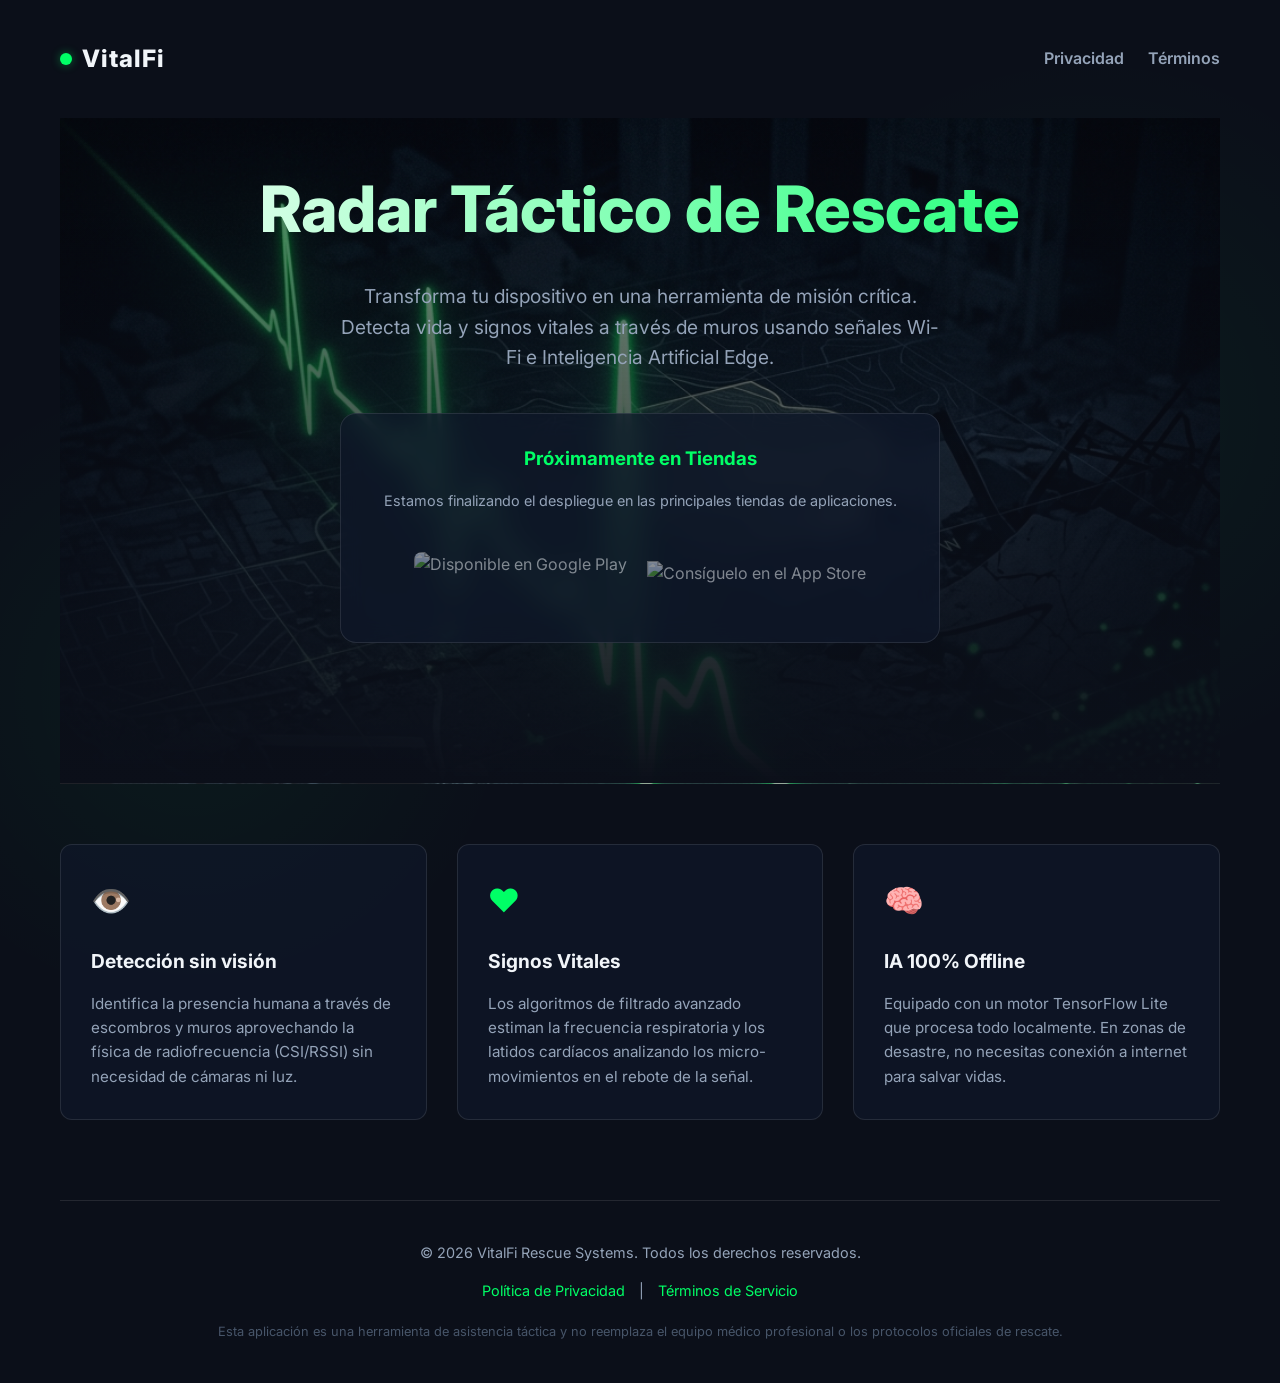
==== landing_page/index.html @ 075898b3 "Subo landing page de VitalFi" ====
<!DOCTYPE html>
<html lang="es">
<head>
    <meta charset="UTF-8">
    <meta name="viewport" content="width=device-width, initial-scale=1.0">
    <title>VitalFi - Radar de Rescate con IA</title>
    <meta name="description" content="VitalFi detecta signos vitales y movimiento humano a través de muros utilizando IA y señales Wi-Fi. Diseñado para equipos tácticos y de primera respuesta.">
    <link rel="stylesheet" href="css/style.css">
</head>
<body>
    <div class="container">
        <header>
            <div class="logo">
                <div class="logo-dot"></div>
                VitalFi
            </div>
            <nav>
                <a href="privacy.html">Privacidad</a>
                <a href="terms.html">Términos</a>
            </nav>
        </header>

        <section class="hero">
            <h1>Radar Táctico de Rescate</h1>
            <p>Transforma tu dispositivo en una herramienta de misión crítica. Detecta vida y signos vitales a través de muros usando señales Wi-Fi e Inteligencia Artificial Edge.</p>
            
            <div class="glass-panel" style="max-width: 600px; margin: 40px auto; padding: 30px;">
                <h3 style="margin-bottom: 15px; color: var(--accent-green);">Próximamente en Tiendas</h3>
                <p style="font-size: 0.9rem;">Estamos finalizando el despliegue en las principales tiendas de aplicaciones.</p>
                <div style="display: flex; gap: 20px; justify-content: center; margin-top: 20px;">
                    <img src="https://play.google.com/intl/en_us/badges/static/images/badges/es_badge_web_generic.png" alt="Disponible en Google Play" style="height: 60px; opacity: 0.5; cursor: not-allowed; border-radius: 8px;">
                    <img src="https://developer.apple.com/assets/elements/badges/download-on-the-app-store.svg" alt="Consíguelo en el App Store" style="height: 42px; margin-top: 9px; opacity: 0.5; cursor: not-allowed;">
                </div>
            </div>
        </section>

        <section class="features">
            <div class="feature-card">
                <div class="feature-icon">👁️</div>
                <h3>Detección sin visión</h3>
                <p>Identifica la presencia humana a través de escombros y muros aprovechando la física de radiofrecuencia (CSI/RSSI) sin necesidad de cámaras ni luz.</p>
            </div>
            <div class="feature-card">
                <div class="feature-icon">❤️</div>
                <h3>Signos Vitales</h3>
                <p>Los algoritmos de filtrado avanzado estiman la frecuencia respiratoria y los latidos cardíacos analizando los micro-movimientos en el rebote de la señal.</p>
            </div>
            <div class="feature-card">
                <div class="feature-icon">🧠</div>
                <h3>IA 100% Offline</h3>
                <p>Equipado con un motor TensorFlow Lite que procesa todo localmente. En zonas de desastre, no necesitas conexión a internet para salvar vidas.</p>
            </div>
        </section>

        <footer>
            <p>&copy; 2026 VitalFi Rescue Systems. Todos los derechos reservados.</p>
            <div style="margin-top: 15px;">
                <a href="privacy.html">Política de Privacidad</a> | 
                <a href="terms.html">Términos de Servicio</a>
            </div>
            <p style="margin-top: 20px; font-size: 0.8rem; color: #475569;">Esta aplicación es una herramienta de asistencia táctica y no reemplaza el equipo médico profesional o los protocolos oficiales de rescate.</p>
        </footer>
    </div>
</body>
</html>
---- landing_page/css/style.css ----
@import url('https://fonts.googleapis.com/css2?family=Inter:wght@300;400;600;800&family=Space+Mono&display=swap');

:root {
  --bg-dark: #0b0f19;
  --bg-panel: rgba(15, 23, 42, 0.7);
  --accent-green: #00ff66;
  --accent-green-glow: rgba(0, 255, 102, 0.4);
  --text-main: #f1f5f9;
  --text-muted: #94a3b8;
  --glass-border: rgba(255, 255, 255, 0.1);
}

* {
  margin: 0;
  padding: 0;
  box-sizing: border-box;
}

body {
  font-family: 'Inter', sans-serif;
  background-color: var(--bg-dark);
  color: var(--text-main);
  line-height: 1.6;
  background-image: 
    radial-gradient(circle at 15% 50%, rgba(0, 255, 102, 0.05), transparent 25%),
    radial-gradient(circle at 85% 30%, rgba(0, 255, 102, 0.05), transparent 25%);
}

.container {
  max-width: 1200px;
  margin: 0 auto;
  padding: 0 20px;
}

header {
  padding: 40px 0;
  display: flex;
  justify-content: space-between;
  align-items: center;
}

.logo {
  font-weight: 800;
  font-size: 1.5rem;
  letter-spacing: 1px;
  display: flex;
  align-items: center;
  gap: 10px;
}

.logo-dot {
  width: 12px;
  height: 12px;
  background-color: var(--accent-green);
  border-radius: 50%;
  box-shadow: 0 0 10px var(--accent-green-glow);
  animation: pulse 2s infinite;
}

nav a {
  color: var(--text-muted);
  text-decoration: none;
  margin-left: 20px;
  font-weight: 600;
  transition: color 0.3s ease;
}

nav a:hover {
  color: var(--accent-green);
}

.hero {
  padding: 40px 0 100px 0;
  text-align: center;
  background-image: 
    linear-gradient(to bottom, rgba(11, 15, 25, 0.4), rgba(11, 15, 25, 1)),
    url('../img/hero-bg.png');
  background-size: cover;
  background-position: center top;
  border-bottom: 1px solid var(--glass-border);
  margin-bottom: 40px;
}

.hero h1 {
  font-size: 4rem;
  font-weight: 800;
  margin-bottom: 20px;
  background: linear-gradient(to right, #fff, var(--accent-green));
  -webkit-background-clip: text;
  -webkit-text-fill-color: transparent;
}

.hero p {
  font-size: 1.2rem;
  color: var(--text-muted);
  max-width: 600px;
  margin: 0 auto 40px;
}

.cta-button {
  display: inline-block;
  padding: 15px 30px;
  background-color: transparent;
  color: var(--accent-green);
  border: 1px solid var(--accent-green);
  border-radius: 8px;
  font-weight: 600;
  text-decoration: none;
  text-transform: uppercase;
  letter-spacing: 1px;
  transition: all 0.3s ease;
  box-shadow: 0 0 15px rgba(0, 255, 102, 0.1);
}

.cta-button:hover {
  background-color: var(--accent-green);
  color: var(--bg-dark);
  box-shadow: 0 0 25px var(--accent-green-glow);
}

.glass-panel {
  background: var(--bg-panel);
  backdrop-filter: blur(12px);
  -webkit-backdrop-filter: blur(12px);
  border: 1px solid var(--glass-border);
  border-radius: 16px;
  padding: 40px;
  margin: 40px 0;
}

.features {
  display: grid;
  grid-template-columns: repeat(auto-fit, minmax(300px, 1fr));
  gap: 30px;
  margin-top: 60px;
}

.feature-card {
  background: var(--bg-panel);
  border: 1px solid var(--glass-border);
  border-radius: 12px;
  padding: 30px;
  transition: transform 0.3s ease, border-color 0.3s ease;
}

.feature-card:hover {
  transform: translateY(-5px);
  border-color: var(--accent-green);
}

.feature-icon {
  font-size: 2rem;
  color: var(--accent-green);
  margin-bottom: 20px;
}

.feature-card h3 {
  margin-bottom: 15px;
  font-size: 1.2rem;
}

.feature-card p {
  color: var(--text-muted);
  font-size: 0.95rem;
}

.legal-content {
  max-width: 800px;
  margin: 0 auto;
}

.legal-content h1 {
  font-size: 2.5rem;
  margin-bottom: 30px;
  color: var(--accent-green);
}

.legal-content h2 {
  font-size: 1.5rem;
  margin-top: 40px;
  margin-bottom: 15px;
  border-bottom: 1px solid var(--glass-border);
  padding-bottom: 10px;
}

.legal-content p, .legal-content ul {
  margin-bottom: 20px;
  color: var(--text-muted);
}

.legal-content li {
  margin-left: 20px;
  margin-bottom: 10px;
}

footer {
  text-align: center;
  padding: 40px 0;
  border-top: 1px solid var(--glass-border);
  margin-top: 80px;
  color: var(--text-muted);
  font-size: 0.9rem;
}

footer a {
  color: var(--accent-green);
  text-decoration: none;
  margin: 0 10px;
}

@keyframes pulse {
  0% { box-shadow: 0 0 0 0 rgba(0, 255, 102, 0.4); }
  70% { box-shadow: 0 0 0 10px rgba(0, 255, 102, 0); }
  100% { box-shadow: 0 0 0 0 rgba(0, 255, 102, 0); }
}

@media (max-width: 768px) {
  .hero h1 { font-size: 2.5rem; }
  header { flex-direction: column; gap: 20px; }
}
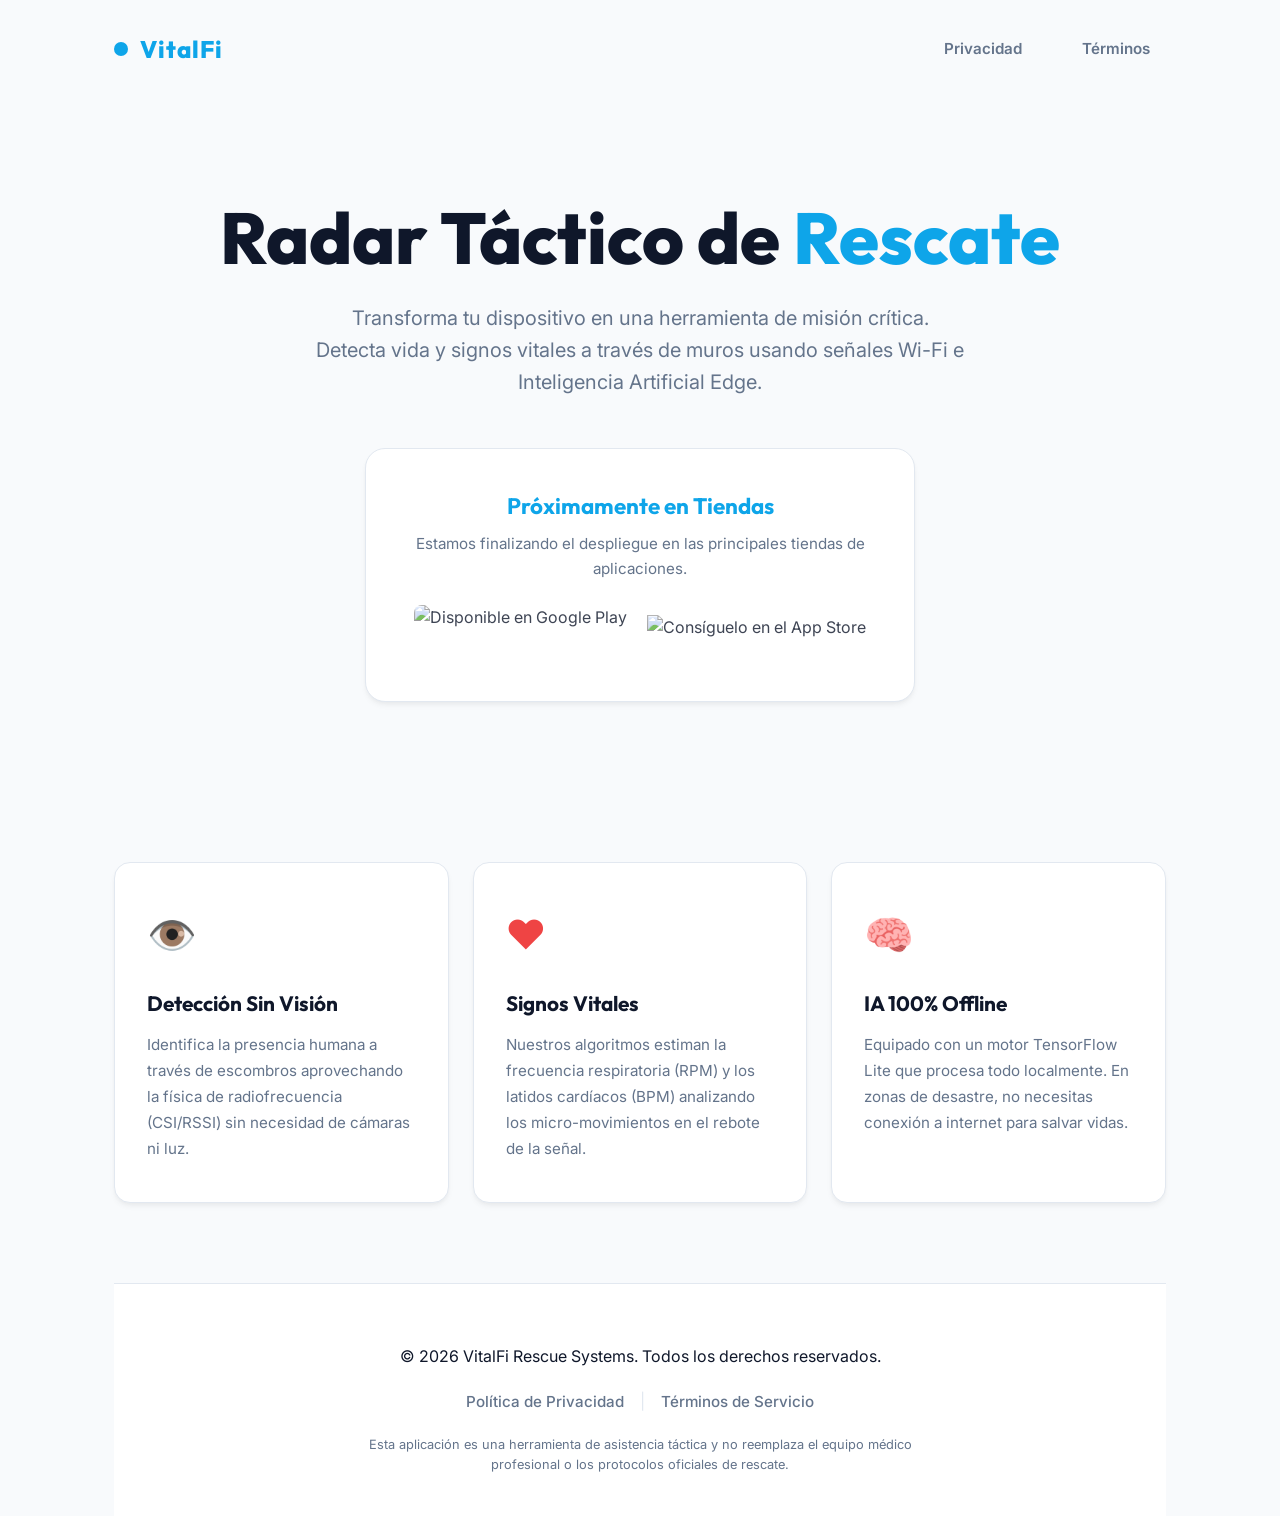
==== commit 2170b855: "Update landing page" ====
--- a/landing_page/index.html
+++ b/landing_page/index.html
@@ -5,6 +5,11 @@
     <meta name="viewport" content="width=device-width, initial-scale=1.0">
     <title>VitalFi - Radar de Rescate con IA</title>
     <meta name="description" content="VitalFi detecta signos vitales y movimiento humano a través de muros utilizando IA y señales Wi-Fi. Diseñado para equipos tácticos y de primera respuesta.">
+    <!-- Google Fonts -->
+    <link rel="preconnect" href="https://fonts.googleapis.com">
+    <link rel="preconnect" href="https://fonts.gstatic.com" crossorigin>
+    <link href="https://fonts.googleapis.com/css2?family=Inter:wght@300;400;600&family=Outfit:wght@500;700;800&display=swap" rel="stylesheet">
+    <!-- CSS -->
     <link rel="stylesheet" href="css/style.css">
 </head>
 <body>
@@ -12,53 +17,56 @@
         <header>
             <div class="logo">
                 <div class="logo-dot"></div>
-                VitalFi
+                <span>VitalFi</span>
             </div>
             <nav>
-                <a href="privacy.html">Privacidad</a>
-                <a href="terms.html">Términos</a>
+                <a href="privacy.html" class="nav-link">Privacidad</a>
+                <a href="terms.html" class="nav-link">Términos</a>
             </nav>
         </header>
 
         <section class="hero">
-            <h1>Radar Táctico de Rescate</h1>
-            <p>Transforma tu dispositivo en una herramienta de misión crítica. Detecta vida y signos vitales a través de muros usando señales Wi-Fi e Inteligencia Artificial Edge.</p>
+            <h1 class="hero-title">Radar Táctico de <span class="text-gradient">Rescate</span></h1>
+            <p class="hero-subtitle">Transforma tu dispositivo en una herramienta de misión crítica. Detecta vida y signos vitales a través de muros usando señales Wi-Fi e Inteligencia Artificial Edge.</p>
             
-            <div class="glass-panel" style="max-width: 600px; margin: 40px auto; padding: 30px;">
-                <h3 style="margin-bottom: 15px; color: var(--accent-green);">Próximamente en Tiendas</h3>
-                <p style="font-size: 0.9rem;">Estamos finalizando el despliegue en las principales tiendas de aplicaciones.</p>
-                <div style="display: flex; gap: 20px; justify-content: center; margin-top: 20px;">
-                    <img src="https://play.google.com/intl/en_us/badges/static/images/badges/es_badge_web_generic.png" alt="Disponible en Google Play" style="height: 60px; opacity: 0.5; cursor: not-allowed; border-radius: 8px;">
-                    <img src="https://developer.apple.com/assets/elements/badges/download-on-the-app-store.svg" alt="Consíguelo en el App Store" style="height: 42px; margin-top: 9px; opacity: 0.5; cursor: not-allowed;">
+            <div class="stores-panel">
+                <h3 class="stores-title">Próximamente en Tiendas</h3>
+                <p class="stores-desc">Estamos finalizando el despliegue en las principales tiendas de aplicaciones.</p>
+                <div class="stores-badges">
+                    <img src="https://play.google.com/intl/en_us/badges/static/images/badges/es_badge_web_generic.png" alt="Disponible en Google Play" class="store-badge google-badge">
+                    <img src="https://tools.applemediaservices.com/api/badges/download-on-the-app-store/black/es-es?size=250x83" alt="Consíguelo en el App Store" class="store-badge apple-badge">
                 </div>
             </div>
         </section>
 
         <section class="features">
             <div class="feature-card">
-                <div class="feature-icon">👁️</div>
-                <h3>Detección sin visión</h3>
-                <p>Identifica la presencia humana a través de escombros y muros aprovechando la física de radiofrecuencia (CSI/RSSI) sin necesidad de cámaras ni luz.</p>
+                <div class="feature-icon icon-vision">👁️</div>
+                <h3>Detección Sin Visión</h3>
+                <p>Identifica la presencia humana a través de escombros aprovechando la física de radiofrecuencia (CSI/RSSI) sin necesidad de cámaras ni luz.</p>
             </div>
             <div class="feature-card">
-                <div class="feature-icon">❤️</div>
+                <div class="feature-icon icon-vital">❤️</div>
                 <h3>Signos Vitales</h3>
-                <p>Los algoritmos de filtrado avanzado estiman la frecuencia respiratoria y los latidos cardíacos analizando los micro-movimientos en el rebote de la señal.</p>
+                <p>Nuestros algoritmos estiman la frecuencia respiratoria (RPM) y los latidos cardíacos (BPM) analizando los micro-movimientos en el rebote de la señal.</p>
             </div>
             <div class="feature-card">
-                <div class="feature-icon">🧠</div>
+                <div class="feature-icon icon-ai">🧠</div>
                 <h3>IA 100% Offline</h3>
                 <p>Equipado con un motor TensorFlow Lite que procesa todo localmente. En zonas de desastre, no necesitas conexión a internet para salvar vidas.</p>
             </div>
         </section>
 
         <footer>
-            <p>&copy; 2026 VitalFi Rescue Systems. Todos los derechos reservados.</p>
-            <div style="margin-top: 15px;">
-                <a href="privacy.html">Política de Privacidad</a> | 
-                <a href="terms.html">Términos de Servicio</a>
+            <div class="footer-content">
+                <p>&copy; 2026 VitalFi Rescue Systems. Todos los derechos reservados.</p>
+                <div class="footer-links">
+                    <a href="privacy.html">Política de Privacidad</a>
+                    <span class="separator">|</span>
+                    <a href="terms.html">Términos de Servicio</a>
+                </div>
+                <p class="disclaimer">Esta aplicación es una herramienta de asistencia táctica y no reemplaza el equipo médico profesional o los protocolos oficiales de rescate.</p>
             </div>
-            <p style="margin-top: 20px; font-size: 0.8rem; color: #475569;">Esta aplicación es una herramienta de asistencia táctica y no reemplaza el equipo médico profesional o los protocolos oficiales de rescate.</p>
         </footer>
     </div>
 </body>
--- a/landing_page/css/style.css
+++ b/landing_page/css/style.css
@@ -1,13 +1,15 @@
-@import url('https://fonts.googleapis.com/css2?family=Inter:wght@300;400;600;800&family=Space+Mono&display=swap');
-
 :root {
-  --bg-dark: #0b0f19;
-  --bg-panel: rgba(15, 23, 42, 0.7);
-  --accent-green: #00ff66;
-  --accent-green-glow: rgba(0, 255, 102, 0.4);
-  --text-main: #f1f5f9;
-  --text-muted: #94a3b8;
-  --glass-border: rgba(255, 255, 255, 0.1);
+  --bg-color: #F8FAFC;
+  --bg-card: #FFFFFF;
+  --text-main: #0F172A;
+  --text-muted: #64748B;
+  --accent-blue: #0EA5E9;
+  --accent-blue-light: #E0F2FE;
+  --accent-red: #EF4444;
+  --accent-green: #10B981;
+  --border-light: #E2E8F0;
+  --shadow-sm: 0 4px 6px -1px rgba(0, 0, 0, 0.05), 0 2px 4px -1px rgba(0, 0, 0, 0.03);
+  --shadow-lg: 0 10px 25px -3px rgba(0, 0, 0, 0.1), 0 4px 6px -2px rgba(0, 0, 0, 0.05);
 }
 
 * {
@@ -18,168 +20,203 @@
 
 body {
   font-family: 'Inter', sans-serif;
-  background-color: var(--bg-dark);
+  background-color: var(--bg-color);
   color: var(--text-main);
   line-height: 1.6;
-  background-image: 
-    radial-gradient(circle at 15% 50%, rgba(0, 255, 102, 0.05), transparent 25%),
-    radial-gradient(circle at 85% 30%, rgba(0, 255, 102, 0.05), transparent 25%);
+  overflow-x: hidden;
+}
+
+h1, h2, h3, h4 {
+  font-family: 'Outfit', sans-serif;
 }
 
 .container {
-  max-width: 1200px;
+  max-width: 1100px;
   margin: 0 auto;
-  padding: 0 20px;
+  padding: 0 24px;
 }
 
 header {
-  padding: 40px 0;
+  padding: 30px 0;
   display: flex;
   justify-content: space-between;
   align-items: center;
 }
 
 .logo {
+  font-family: 'Outfit', sans-serif;
   font-weight: 800;
   font-size: 1.5rem;
   letter-spacing: 1px;
   display: flex;
   align-items: center;
-  gap: 10px;
+  gap: 12px;
+  color: var(--accent-blue);
 }
 
 .logo-dot {
-  width: 12px;
-  height: 12px;
-  background-color: var(--accent-green);
+  width: 14px;
+  height: 14px;
+  background-color: var(--accent-blue);
   border-radius: 50%;
-  box-shadow: 0 0 10px var(--accent-green-glow);
-  animation: pulse 2s infinite;
-}
-
-nav a {
+}
+
+nav a.nav-link {
   color: var(--text-muted);
   text-decoration: none;
-  margin-left: 20px;
+  margin-left: 24px;
   font-weight: 600;
-  transition: color 0.3s ease;
-}
-
-nav a:hover {
-  color: var(--accent-green);
+  font-size: 0.95rem;
+  transition: all 0.3s ease;
+  padding: 8px 16px;
+  border-radius: 6px;
+}
+
+nav a.nav-link:hover {
+  color: var(--accent-blue);
+  background: var(--accent-blue-light);
 }
 
 .hero {
-  padding: 40px 0 100px 0;
+  padding: 100px 0 80px;
   text-align: center;
-  background-image: 
-    linear-gradient(to bottom, rgba(11, 15, 25, 0.4), rgba(11, 15, 25, 1)),
-    url('../img/hero-bg.png');
-  background-size: cover;
-  background-position: center top;
-  border-bottom: 1px solid var(--glass-border);
-  margin-bottom: 40px;
-}
-
-.hero h1 {
-  font-size: 4rem;
+}
+
+.hero-title {
+  font-size: 4.5rem;
   font-weight: 800;
-  margin-bottom: 20px;
-  background: linear-gradient(to right, #fff, var(--accent-green));
-  -webkit-background-clip: text;
-  -webkit-text-fill-color: transparent;
-}
-
-.hero p {
-  font-size: 1.2rem;
-  color: var(--text-muted);
-  max-width: 600px;
-  margin: 0 auto 40px;
-}
-
-.cta-button {
-  display: inline-block;
-  padding: 15px 30px;
-  background-color: transparent;
-  color: var(--accent-green);
-  border: 1px solid var(--accent-green);
-  border-radius: 8px;
-  font-weight: 600;
-  text-decoration: none;
-  text-transform: uppercase;
-  letter-spacing: 1px;
-  transition: all 0.3s ease;
-  box-shadow: 0 0 15px rgba(0, 255, 102, 0.1);
-}
-
-.cta-button:hover {
-  background-color: var(--accent-green);
-  color: var(--bg-dark);
-  box-shadow: 0 0 25px var(--accent-green-glow);
-}
-
-.glass-panel {
-  background: var(--bg-panel);
-  backdrop-filter: blur(12px);
-  -webkit-backdrop-filter: blur(12px);
-  border: 1px solid var(--glass-border);
-  border-radius: 16px;
+  line-height: 1.1;
+  margin-bottom: 24px;
+  color: var(--text-main);
+}
+
+.text-gradient {
+  color: var(--accent-blue);
+}
+
+.hero-subtitle {
+  font-size: 1.25rem;
+  color: var(--text-muted);
+  max-width: 650px;
+  margin: 0 auto 50px;
+  font-weight: 400;
+}
+
+.stores-panel {
+  max-width: 550px;
+  margin: 0 auto;
   padding: 40px;
-  margin: 40px 0;
-}
+  background: var(--bg-card);
+  border: 1px solid var(--border-light);
+  border-radius: 20px;
+  box-shadow: var(--shadow-sm);
+  transition: transform 0.3s ease, box-shadow 0.3s ease;
+}
+
+.stores-panel:hover {
+  transform: translateY(-5px);
+  box-shadow: var(--shadow-lg);
+}
+
+.stores-title {
+  color: var(--accent-blue);
+  font-size: 1.4rem;
+  margin-bottom: 8px;
+}
+
+.stores-desc {
+  color: var(--text-muted);
+  font-size: 0.95rem;
+  margin-bottom: 24px;
+}
+
+.stores-badges {
+  display: flex;
+  gap: 20px;
+  justify-content: center;
+  align-items: center;
+}
+
+.store-badge {
+  opacity: 0.8;
+  cursor: pointer;
+  transition: opacity 0.3s ease;
+}
+
+.store-badge:hover {
+  opacity: 1;
+}
+
+.google-badge { height: 56px; border-radius: 8px; }
+.apple-badge { height: 40px; margin-top: 4px; }
 
 .features {
   display: grid;
-  grid-template-columns: repeat(auto-fit, minmax(300px, 1fr));
-  gap: 30px;
-  margin-top: 60px;
+  grid-template-columns: repeat(auto-fit, minmax(320px, 1fr));
+  gap: 24px;
+  margin-top: 80px;
+  margin-bottom: 80px;
 }
 
 .feature-card {
-  background: var(--bg-panel);
-  border: 1px solid var(--glass-border);
-  border-radius: 12px;
-  padding: 30px;
-  transition: transform 0.3s ease, border-color 0.3s ease;
+  background: var(--bg-card);
+  border: 1px solid var(--border-light);
+  border-radius: 16px;
+  padding: 40px 32px;
+  transition: all 0.3s ease;
+  box-shadow: var(--shadow-sm);
 }
 
 .feature-card:hover {
-  transform: translateY(-5px);
-  border-color: var(--accent-green);
+  transform: translateY(-8px);
+  box-shadow: var(--shadow-lg);
+  border-color: var(--accent-blue);
 }
 
 .feature-icon {
-  font-size: 2rem;
-  color: var(--accent-green);
+  font-size: 2.5rem;
   margin-bottom: 20px;
-}
+  display: inline-block;
+  color: var(--accent-blue);
+}
+
+.icon-vital { color: var(--accent-red); }
+.icon-ai { color: var(--accent-green); }
 
 .feature-card h3 {
-  margin-bottom: 15px;
-  font-size: 1.2rem;
+  font-size: 1.3rem;
+  margin-bottom: 12px;
+  color: var(--text-main);
 }
 
 .feature-card p {
   color: var(--text-muted);
   font-size: 0.95rem;
-}
-
+  line-height: 1.7;
+}
+
+/* Legal Pages */
 .legal-content {
   max-width: 800px;
-  margin: 0 auto;
+  margin: 60px auto;
+  background: var(--bg-card);
+  padding: 50px;
+  border-radius: 20px;
+  box-shadow: var(--shadow-sm);
+  border: 1px solid var(--border-light);
 }
 
 .legal-content h1 {
   font-size: 2.5rem;
   margin-bottom: 30px;
-  color: var(--accent-green);
+  color: var(--accent-blue);
 }
 
 .legal-content h2 {
   font-size: 1.5rem;
   margin-top: 40px;
   margin-bottom: 15px;
-  border-bottom: 1px solid var(--glass-border);
+  border-bottom: 2px solid var(--border-light);
   padding-bottom: 10px;
 }
 
@@ -194,27 +231,48 @@
 }
 
 footer {
+  border-top: 1px solid var(--border-light);
+  padding: 60px 0 40px;
   text-align: center;
-  padding: 40px 0;
-  border-top: 1px solid var(--glass-border);
-  margin-top: 80px;
-  color: var(--text-muted);
-  font-size: 0.9rem;
-}
-
-footer a {
-  color: var(--accent-green);
+  background: var(--bg-card);
+}
+
+.footer-content {
+  max-width: 600px;
+  margin: 0 auto;
+}
+
+.footer-links {
+  margin: 20px 0;
+}
+
+.footer-links a {
+  color: var(--text-muted);
   text-decoration: none;
-  margin: 0 10px;
-}
-
-@keyframes pulse {
-  0% { box-shadow: 0 0 0 0 rgba(0, 255, 102, 0.4); }
-  70% { box-shadow: 0 0 0 10px rgba(0, 255, 102, 0); }
-  100% { box-shadow: 0 0 0 0 rgba(0, 255, 102, 0); }
+  font-size: 0.95rem;
+  font-weight: 500;
+  transition: color 0.3s;
+}
+
+.footer-links a:hover {
+  color: var(--accent-blue);
+}
+
+.separator {
+  margin: 0 12px;
+  color: var(--border-light);
+}
+
+.disclaimer {
+  font-size: 0.8rem;
+  color: var(--text-muted);
+  margin-top: 20px;
 }
 
 @media (max-width: 768px) {
-  .hero h1 { font-size: 2.5rem; }
-  header { flex-direction: column; gap: 20px; }
-}
+  .hero-title { font-size: 3rem; }
+  header { flex-direction: column; gap: 24px; padding: 24px 0; }
+  .features { grid-template-columns: 1fr; }
+  .stores-badges { flex-direction: column; }
+  .legal-content { padding: 30px; }
+}
